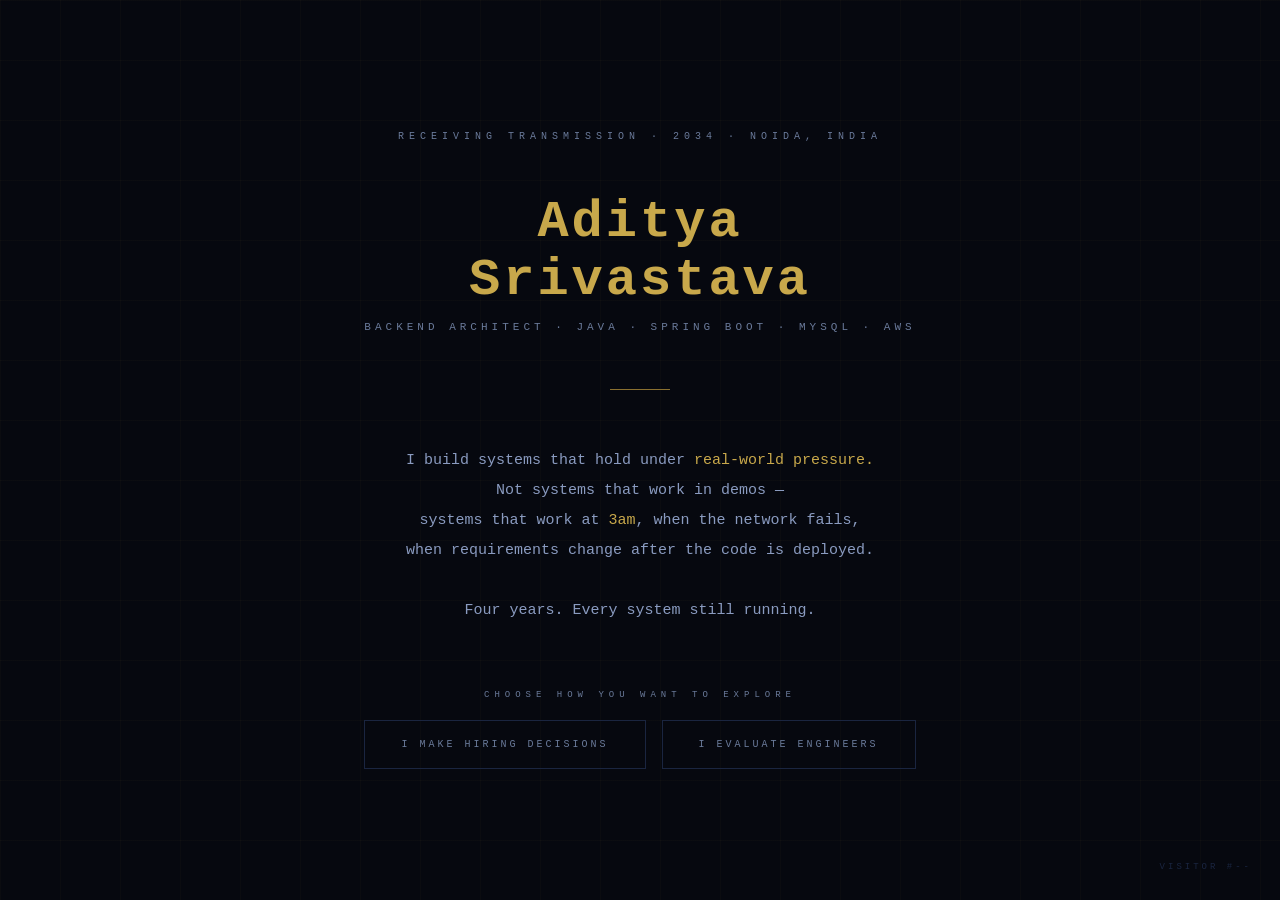
==== index.html @ e3fac10d "Gate screen — visitor logging wired to backend" ====
<!doctype html>
<html lang="en">
  <head>
    <meta charset="UTF-8" />
    <meta name="viewport" content="width=device-width, initial-scale=1.0" />
    <title>Aditya Srivastava — Backend Architect</title>
    <script src="config.js"></script>
    <style>
      *,
      *::before,
      *::after {
        margin: 0;
        padding: 0;
        box-sizing: border-box;
      }

      :root {
        --gold: #c8a84b;
        --gold-dim: #8a7030;
        --bg: #06080f;
        --text: #e8dcc8;
        --text-dim: #6a7a9a;
        --border: #1a2540;
      }

      body {
        background: var(--bg);
        color: var(--text);
        font-family: "Courier New", Courier, monospace;
        min-height: 100vh;
        display: flex;
        flex-direction: column;
        align-items: center;
        justify-content: center;
        overflow: hidden;
      }

      /* Subtle background grid */
      body::before {
        content: "";
        position: fixed;
        inset: 0;
        background-image:
          linear-gradient(rgba(200, 168, 75, 0.03) 1px, transparent 1px),
          linear-gradient(90deg, rgba(200, 168, 75, 0.03) 1px, transparent 1px);
        background-size: 60px 60px;
        pointer-events: none;
      }

      .container {
        text-align: center;
        max-width: 640px;
        padding: 0 32px;
        position: relative;
        z-index: 1;
      }

      /* Top tag */
      .tag {
        font-size: 10px;
        letter-spacing: 5px;
        color: var(--text-dim);
        margin-bottom: 52px;
        opacity: 0;
        animation: rise 1s ease forwards 0.3s;
      }

      /* Name */
      .name {
        font-size: clamp(30px, 6vw, 52px);
        font-weight: 700;
        color: var(--gold);
        letter-spacing: 3px;
        line-height: 1.1;
        margin-bottom: 12px;
        opacity: 0;
        animation: rise 1s ease forwards 0.7s;
      }

      /* Role */
      .role {
        font-size: 11px;
        letter-spacing: 4px;
        color: var(--text-dim);
        margin-bottom: 56px;
        opacity: 0;
        animation: rise 1s ease forwards 1s;
      }

      /* Transmission text */
      .transmission {
        font-size: 15px;
        line-height: 2;
        color: #8a9bc0;
        margin-bottom: 64px;
        opacity: 0;
        animation: rise 1s ease forwards 1.4s;
      }

      .transmission .highlight {
        color: var(--gold);
      }

      /* Gate */
      .gate-label {
        font-size: 9px;
        letter-spacing: 5px;
        color: var(--text-dim);
        margin-bottom: 20px;
        opacity: 0;
        animation: rise 1s ease forwards 2s;
      }

      .buttons {
        display: flex;
        gap: 16px;
        justify-content: center;
        flex-wrap: wrap;
        opacity: 0;
        animation: rise 1s ease forwards 2.2s;
      }

      .btn {
        background: transparent;
        border: 1px solid var(--border);
        color: var(--text-dim);
        font-family: "Courier New", monospace;
        font-size: 10px;
        letter-spacing: 3px;
        padding: 18px 36px;
        cursor: pointer;
        transition: all 0.3s ease;
        text-transform: uppercase;
        min-width: 220px;
        position: relative;
      }

      .btn::before {
        content: "";
        position: absolute;
        inset: 0;
        background: var(--gold);
        opacity: 0;
        transition: opacity 0.3s;
      }

      .btn:hover {
        border-color: var(--gold);
        color: var(--gold);
      }

      .btn-primary:hover {
        background: rgba(200, 168, 75, 0.05);
        box-shadow: 0 0 30px rgba(200, 168, 75, 0.1);
      }

      /* Visitor count */
      .visitor-badge {
        position: fixed;
        bottom: 28px;
        right: 28px;
        font-size: 9px;
        letter-spacing: 3px;
        color: var(--border);
        transition: color 0.5s;
      }

      .visitor-badge.loaded {
        color: var(--text-dim);
      }

      /* Divider line */
      .divider {
        width: 60px;
        height: 1px;
        background: var(--gold-dim);
        margin: 0 auto 56px;
        opacity: 0;
        animation: rise 1s ease forwards 1.2s;
      }

      @keyframes rise {
        from {
          opacity: 0;
          transform: translateY(16px);
        }
        to {
          opacity: 1;
          transform: translateY(0);
        }
      }

      /* Mobile */
      @media (max-width: 480px) {
        .buttons {
          flex-direction: column;
          align-items: center;
        }
        .btn {
          min-width: 280px;
        }
      }
    </style>
  </head>
  <body>
    <div class="container">
      <div class="tag">RECEIVING TRANSMISSION · 2034 · NOIDA, INDIA</div>

      <div class="name">Aditya Srivastava</div>
      <div class="role">
        BACKEND ARCHITECT · JAVA · SPRING BOOT · MYSQL · AWS
      </div>

      <div class="divider"></div>

      <div class="transmission">
        I build systems that hold under
        <span class="highlight">real-world pressure.</span><br />
        Not systems that work in demos —<br />
        systems that work at <span class="highlight">3am</span>, when the
        network fails,<br />
        when requirements change after the code is deployed.<br /><br />
        Four years. Every system still running.
      </div>

      <div class="gate-label">CHOOSE HOW YOU WANT TO EXPLORE</div>

      <div class="buttons">
        <button class="btn btn-primary" onclick="enter('recruiter')">
          I make hiring decisions
        </button>
        <button class="btn" onclick="enter('engineer')">
          I evaluate engineers
        </button>
      </div>
    </div>

    <div class="visitor-badge" id="visitorBadge">VISITOR #--</div>

    <script>
      const SESSION_ID = crypto.randomUUID();
      sessionStorage.setItem("sessionId", SESSION_ID);

      // Log visit to backend
      async function logVisit() {
        try {
          const res = await fetch(
            `${CONFIG.API_URL}/api/${CONFIG.VERSION}/visitor/ping`,
            {
              method: "POST",
              headers: { "Content-Type": "application/json" },
              body: JSON.stringify({
                sessionId: SESSION_ID,
                page: "gate",
                referrer: document.referrer || "direct",
              }),
            },
          );
          const json = await res.json();
          if (json.data && json.data.visitorNumber) {
            const badge = document.getElementById("visitorBadge");
            badge.textContent = `VISITOR #${json.data.visitorNumber}`;
            badge.classList.add("loaded");
          }
        } catch (e) {
          // Backend not available — portfolio still works perfectly
          console.log("Backend not reachable — running in offline mode");
        }
      }

      // Log visitor path choice then redirect
      function enter(path) {
        sessionStorage.setItem("visitorPath", path);

        // Log the choice to backend (fire and forget)
        fetch(`${CONFIG.API_URL}/api/${CONFIG.VERSION}/visitor/event`, {
          method: "POST",
          headers: { "Content-Type": "application/json" },
          body: JSON.stringify({
            sessionId: SESSION_ID,
            eventType: "path_chosen",
            eventData: path,
          }),
        }).catch(() => {});

        // Navigate to city
        window.location.href = `city.html?path=${path}`;
      }

      // Capture JS errors silently
      window.addEventListener("error", (e) => {
        fetch(`${CONFIG.API_URL}/api/${CONFIG.VERSION}/visitor/error`, {
          method: "POST",
          headers: { "Content-Type": "application/json" },
          body: JSON.stringify({
            sessionId: SESSION_ID,
            message: e.message,
            fileName: e.filename,
            lineNumber: e.lineno,
            browser: navigator.userAgent,
            page: "gate",
          }),
        }).catch(() => {});
      });

      // Update duration every 30 seconds
      setInterval(() => {
        const seconds = Math.round((Date.now() - pageLoadTime) / 1000);
        fetch(
          `${CONFIG.API_URL}/api/${CONFIG.VERSION}/visitor/session/${SESSION_ID}/duration`,
          {
            method: "PATCH",
            headers: { "Content-Type": "application/json" },
            body: JSON.stringify({ durationSeconds: seconds }),
          },
        ).catch(() => {});
      }, 30000);

      const pageLoadTime = Date.now();
      logVisit();
    </script>
  </body>
</html>
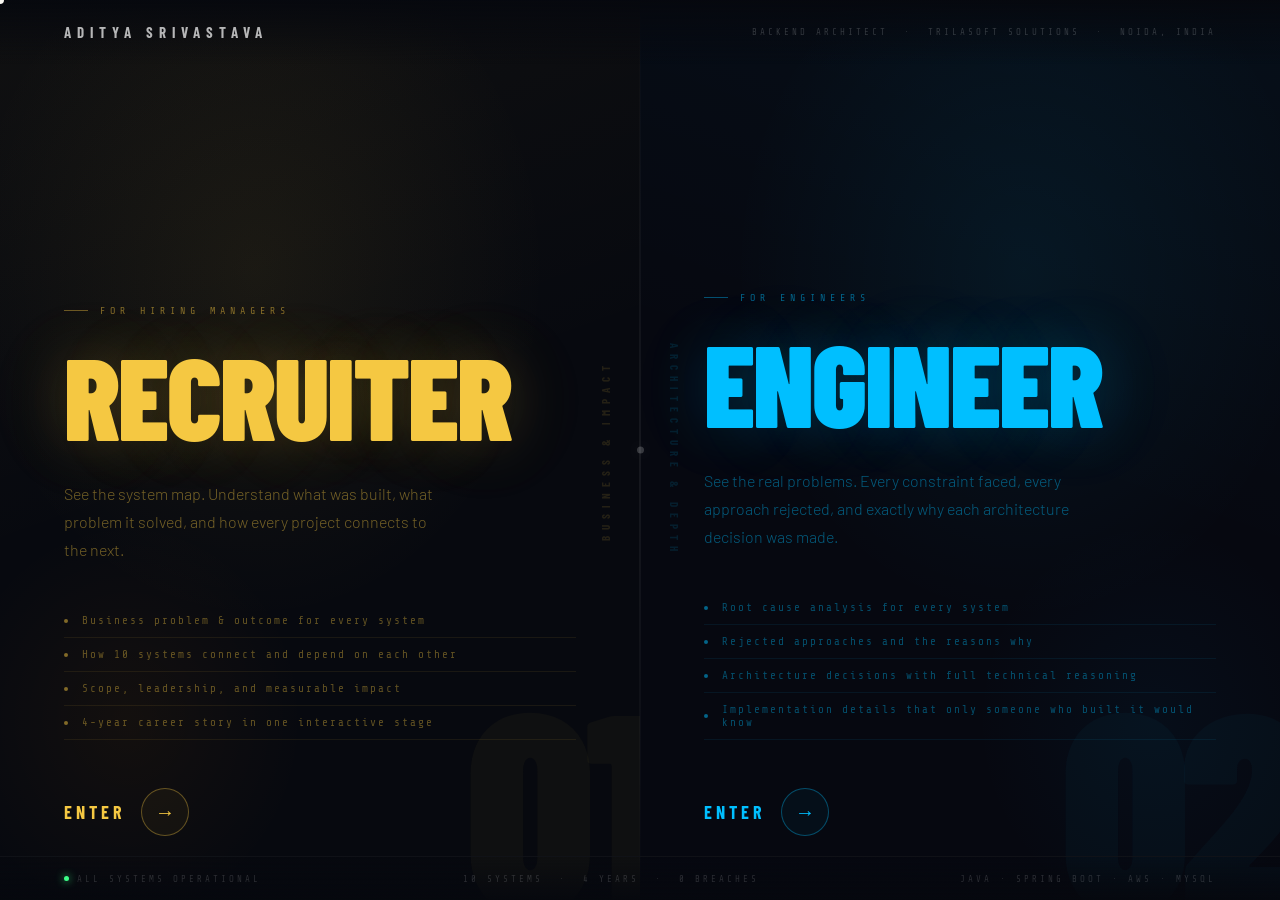
==== commit 4f87c43f: "make city more 3d" ====
--- a/index.html
+++ b/index.html
@@ -2,9 +2,12 @@
 <html lang="en">
   <head>
     <meta charset="UTF-8" />
-    <meta name="viewport" content="width=device-width, initial-scale=1.0" />
-    <title>Aditya Srivastava — Backend Architect</title>
-    <script src="config.js"></script>
+    <meta name="viewport" content="width=device-width,initial-scale=1.0" />
+    <title>Aditya Srivastava — Portfolio</title>
+    <link
+      href="https://fonts.googleapis.com/css2?family=Barlow+Condensed:wght@300;400;600;700;800;900&family=Barlow:wght@300;400;500&family=Share+Tech+Mono&display=swap"
+      rel="stylesheet"
+    />
     <style>
       *,
       *::before,
@@ -15,309 +18,679 @@
       }
 
       :root {
-        --gold: #c8a84b;
-        --gold-dim: #8a7030;
-        --bg: #06080f;
-        --text: #e8dcc8;
-        --text-dim: #6a7a9a;
-        --border: #1a2540;
-      }
-
+        --gold: #f5c842;
+        --amber: #ff8c00;
+        --arc: #00bfff;
+        --ice: #e0f7ff;
+        --void: #06080e;
+        --dim: #0c1018;
+        --ff: "Barlow Condensed", sans-serif;
+        --fb: "Barlow", sans-serif;
+        --fm: "Share Tech Mono", monospace;
+      }
+
+      html,
       body {
-        background: var(--bg);
-        color: var(--text);
-        font-family: "Courier New", Courier, monospace;
-        min-height: 100vh;
+        width: 100%;
+        height: 100%;
+        background: var(--void);
+        overflow: hidden;
+        font-family: var(--fb);
+      }
+
+      /* ── CURSOR ── */
+      *,
+      *::before,
+      *::after {
+        cursor: none !important;
+      }
+      #cur {
+        position: fixed;
+        z-index: 9999;
+        pointer-events: none;
+        width: 8px;
+        height: 8px;
+        background: #fff;
+        border-radius: 50%;
+        transform: translate(-50%, -50%);
+        transition:
+          width 0.2s,
+          height 0.2s,
+          background 0.2s,
+          opacity 0.2s;
+        mix-blend-mode: difference;
+      }
+      #cur.big {
+        width: 48px;
+        height: 48px;
+        opacity: 0.15;
+      }
+
+      /* ── LAYOUT: Two full panels side by side ── */
+      #stage {
+        width: 100%;
+        height: 100%;
+        display: grid;
+        grid-template-columns: 1fr 1fr;
+        position: relative;
+      }
+
+      /* ── CENTER DIVIDER ── */
+      #divider {
+        position: absolute;
+        left: 50%;
+        top: 0;
+        bottom: 0;
+        width: 1px;
+        background: linear-gradient(
+          180deg,
+          transparent 0%,
+          rgba(255, 255, 255, 0.06) 20%,
+          rgba(255, 255, 255, 0.12) 50%,
+          rgba(255, 255, 255, 0.06) 80%,
+          transparent 100%
+        );
+        z-index: 10;
+        transform: translateX(-50%);
+      }
+      #divider::before {
+        content: "";
+        position: absolute;
+        left: 50%;
+        top: 50%;
+        transform: translate(-50%, -50%);
+        width: 7px;
+        height: 7px;
+        background: rgba(255, 255, 255, 0.2);
+        border-radius: 50%;
+        box-shadow: 0 0 16px rgba(255, 255, 255, 0.15);
+      }
+
+      /* ── PANEL BASE ── */
+      .panel {
+        position: relative;
+        overflow: hidden;
         display: flex;
         flex-direction: column;
+        justify-content: flex-end;
+        padding: 0 0 64px 0;
+        transition: flex-grow 0.6s cubic-bezier(0.4, 0, 0.2, 1);
+      }
+      .panel:hover {
+        z-index: 5;
+      }
+
+      /* ── RECRUITER PANEL ── */
+      #rec-panel {
+        background: #07090f;
+      }
+
+      /* Dramatic background image layer */
+      #rec-panel::before {
+        content: "";
+        position: absolute;
+        inset: 0;
+        background:
+          radial-gradient(
+            ellipse 70% 60% at 40% 30%,
+            rgba(245, 200, 66, 0.07) 0%,
+            transparent 65%
+          ),
+          radial-gradient(
+            ellipse 50% 40% at 20% 80%,
+            rgba(255, 140, 0, 0.05) 0%,
+            transparent 55%
+          ),
+          linear-gradient(160deg, rgba(245, 200, 66, 0.04) 0%, transparent 50%);
+        z-index: 0;
+      }
+
+      /* Large number watermark */
+      #rec-panel::after {
+        content: "01";
+        position: absolute;
+        right: -20px;
+        bottom: -40px;
+        font-family: var(--ff);
+        font-size: 280px;
+        font-weight: 900;
+        line-height: 1;
+        color: rgba(245, 200, 66, 0.03);
+        letter-spacing: -10px;
+        z-index: 0;
+        user-select: none;
+      }
+
+      /* ── ENGINEER PANEL ── */
+      #eng-panel {
+        background: #060810;
+        border-left: none;
+      }
+
+      #eng-panel::before {
+        content: "";
+        position: absolute;
+        inset: 0;
+        background:
+          radial-gradient(
+            ellipse 70% 60% at 60% 30%,
+            rgba(0, 191, 255, 0.07) 0%,
+            transparent 65%
+          ),
+          radial-gradient(
+            ellipse 50% 40% at 80% 80%,
+            rgba(0, 120, 200, 0.05) 0%,
+            transparent 55%
+          ),
+          linear-gradient(200deg, rgba(0, 191, 255, 0.04) 0%, transparent 50%);
+        z-index: 0;
+      }
+
+      #eng-panel::after {
+        content: "02";
+        position: absolute;
+        right: -20px;
+        bottom: -40px;
+        font-family: var(--ff);
+        font-size: 280px;
+        font-weight: 900;
+        line-height: 1;
+        color: rgba(0, 191, 255, 0.03);
+        letter-spacing: -10px;
+        z-index: 0;
+        user-select: none;
+      }
+
+      /* ── HOVER OVERLAY ── */
+      .panel-overlay {
+        position: absolute;
+        inset: 0;
+        opacity: 0;
+        transition: opacity 0.5s ease;
+        z-index: 1;
+        pointer-events: none;
+      }
+      #rec-panel:hover .panel-overlay {
+        opacity: 1;
+        background: radial-gradient(
+          ellipse 80% 70% at 45% 60%,
+          rgba(245, 200, 66, 0.06) 0%,
+          transparent 70%
+        );
+      }
+      #eng-panel:hover .panel-overlay {
+        opacity: 1;
+        background: radial-gradient(
+          ellipse 80% 70% at 55% 60%,
+          rgba(0, 191, 255, 0.06) 0%,
+          transparent 70%
+        );
+      }
+
+      /* ── PANEL CONTENT ── */
+      .panel-content {
+        position: relative;
+        z-index: 2;
+        padding: 0 64px;
+      }
+
+      /* Category label */
+      .cat-label {
+        font-family: var(--fm);
+        font-size: 10px;
+        letter-spacing: 5px;
+        text-transform: uppercase;
+        margin-bottom: 28px;
+        display: flex;
+        align-items: center;
+        gap: 12px;
+      }
+      .cat-label::before {
+        content: "";
+        width: 24px;
+        height: 1px;
+      }
+      #rec-panel .cat-label {
+        color: rgba(245, 200, 66, 0.5);
+      }
+      #rec-panel .cat-label::before {
+        background: rgba(245, 200, 66, 0.4);
+      }
+      #eng-panel .cat-label {
+        color: rgba(0, 191, 255, 0.5);
+      }
+      #eng-panel .cat-label::before {
+        background: rgba(0, 191, 255, 0.4);
+      }
+
+      /* Big audience word */
+      .audience {
+        font-family: var(--ff);
+        font-size: clamp(68px, 9vw, 120px);
+        font-weight: 900;
+        line-height: 0.9;
+        letter-spacing: -2px;
+        margin-bottom: 32px;
+        display: block;
+      }
+      #rec-panel .audience {
+        color: var(--gold);
+        text-shadow:
+          0 0 60px rgba(245, 200, 66, 0.2),
+          0 0 120px rgba(245, 200, 66, 0.08);
+      }
+      #eng-panel .audience {
+        color: var(--arc);
+        text-shadow:
+          0 0 60px rgba(0, 191, 255, 0.2),
+          0 0 120px rgba(0, 191, 255, 0.08);
+      }
+
+      /* Description */
+      .desc {
+        font-family: var(--fb);
+        font-size: 16px;
+        font-weight: 300;
+        line-height: 1.75;
+        max-width: 380px;
+        margin-bottom: 40px;
+      }
+      #rec-panel .desc {
+        color: rgba(245, 200, 66, 0.45);
+      }
+      #eng-panel .desc {
+        color: rgba(0, 191, 255, 0.45);
+      }
+
+      /* Feature list */
+      .features {
+        list-style: none;
+        margin-bottom: 48px;
+      }
+      .features li {
+        font-family: var(--fm);
+        font-size: 11px;
+        letter-spacing: 2px;
+        padding: 10px 0;
+        border-bottom: 1px solid;
+        display: flex;
+        align-items: center;
+        gap: 14px;
+      }
+      .features li::before {
+        content: "";
+        width: 4px;
+        height: 4px;
+        border-radius: 50%;
+        flex-shrink: 0;
+      }
+      #rec-panel .features li {
+        color: rgba(245, 200, 66, 0.38);
+        border-color: rgba(245, 200, 66, 0.08);
+      }
+      #rec-panel .features li::before {
+        background: rgba(245, 200, 66, 0.5);
+      }
+      #eng-panel .features li {
+        color: rgba(0, 191, 255, 0.38);
+        border-color: rgba(0, 191, 255, 0.08);
+      }
+      #eng-panel .features li::before {
+        background: rgba(0, 191, 255, 0.5);
+      }
+
+      /* CTA Button */
+      .cta {
+        display: inline-flex;
+        align-items: center;
+        gap: 16px;
+        border: none;
+        background: none;
+        padding: 0;
+        transition: gap 0.3s ease;
+      }
+      .cta:hover {
+        gap: 24px;
+      }
+
+      .cta-text {
+        font-family: var(--ff);
+        font-size: 18px;
+        font-weight: 700;
+        letter-spacing: 4px;
+        text-transform: uppercase;
+      }
+      .cta-arrow {
+        width: 48px;
+        height: 48px;
+        border-radius: 50%;
+        border: 1px solid;
+        display: flex;
         align-items: center;
         justify-content: center;
-        overflow: hidden;
-      }
-
-      /* Subtle background grid */
-      body::before {
-        content: "";
+        font-size: 20px;
+        flex-shrink: 0;
+        transition:
+          transform 0.3s ease,
+          background 0.3s ease;
+      }
+      .cta:hover .cta-arrow {
+        transform: translateX(4px);
+      }
+
+      #rec-panel .cta-text {
+        color: var(--gold);
+      }
+      #rec-panel .cta-arrow {
+        border-color: rgba(245, 200, 66, 0.35);
+        color: var(--gold);
+        background: rgba(245, 200, 66, 0.04);
+      }
+      #rec-panel .cta:hover .cta-arrow {
+        background: rgba(245, 200, 66, 0.1);
+      }
+
+      #eng-panel .cta-text {
+        color: var(--arc);
+      }
+      #eng-panel .cta-arrow {
+        border-color: rgba(0, 191, 255, 0.35);
+        color: var(--arc);
+        background: rgba(0, 191, 255, 0.04);
+      }
+      #eng-panel .cta:hover .cta-arrow {
+        background: rgba(0, 191, 255, 0.1);
+      }
+
+      /* ── TOP HEADER ── */
+      #top-bar {
+        position: fixed;
+        top: 0;
+        left: 0;
+        right: 0;
+        z-index: 100;
+        height: 64px;
+        display: flex;
+        align-items: center;
+        justify-content: space-between;
+        padding: 0 64px;
+        background: linear-gradient(
+          180deg,
+          rgba(6, 8, 14, 0.95) 0%,
+          transparent 100%
+        );
+      }
+      .top-name {
+        font-family: var(--ff);
+        font-size: 15px;
+        font-weight: 700;
+        letter-spacing: 6px;
+        color: rgba(255, 255, 255, 0.7);
+      }
+      .top-meta {
+        font-family: var(--fm);
+        font-size: 9px;
+        letter-spacing: 3px;
+        color: rgba(255, 255, 255, 0.18);
+      }
+
+      /* ── BOTTOM STATUS BAR ── */
+      #bottom-bar {
+        position: fixed;
+        bottom: 0;
+        left: 0;
+        right: 0;
+        z-index: 100;
+        height: 44px;
+        display: flex;
+        align-items: center;
+        justify-content: space-between;
+        padding: 0 64px;
+        background: linear-gradient(
+          0deg,
+          rgba(6, 8, 14, 0.9) 0%,
+          transparent 100%
+        );
+        border-top: 1px solid rgba(255, 255, 255, 0.04);
+      }
+      .status-item {
+        font-family: var(--fm);
+        font-size: 9px;
+        letter-spacing: 3px;
+        color: rgba(255, 255, 255, 0.15);
+        display: flex;
+        align-items: center;
+        gap: 8px;
+      }
+      .status-dot {
+        width: 5px;
+        height: 5px;
+        border-radius: 50%;
+        background: #3dff88;
+        box-shadow: 0 0 8px #3dff88;
+        animation: blink 2.5s ease infinite;
+      }
+      @keyframes blink {
+        0%,
+        100% {
+          opacity: 1;
+        }
+        50% {
+          opacity: 0.3;
+        }
+      }
+
+      /* ── VERTICAL LABEL on side of panel ── */
+      .side-label {
+        position: absolute;
+        top: 50%;
+        font-family: var(--ff);
+        font-size: 11px;
+        font-weight: 700;
+        letter-spacing: 6px;
+        writing-mode: vertical-rl;
+        text-orientation: mixed;
+        transform: translateY(-50%);
+        z-index: 3;
+        pointer-events: none;
+        opacity: 0.12;
+      }
+      #rec-panel .side-label {
+        right: 28px;
+        color: var(--gold);
+        transform: translateY(-50%) rotate(180deg);
+      }
+      #eng-panel .side-label {
+        left: 28px;
+        color: var(--arc);
+      }
+
+      /* ── FLASH TRANSITION ── */
+      #flash {
         position: fixed;
         inset: 0;
-        background-image:
-          linear-gradient(rgba(200, 168, 75, 0.03) 1px, transparent 1px),
-          linear-gradient(90deg, rgba(200, 168, 75, 0.03) 1px, transparent 1px);
-        background-size: 60px 60px;
+        z-index: 9000;
+        background: var(--void);
+        opacity: 0;
         pointer-events: none;
-      }
-
-      .container {
-        text-align: center;
-        max-width: 640px;
-        padding: 0 32px;
-        position: relative;
-        z-index: 1;
-      }
-
-      /* Top tag */
-      .tag {
-        font-size: 10px;
-        letter-spacing: 5px;
-        color: var(--text-dim);
-        margin-bottom: 52px;
+        transition: opacity 0.45s ease;
+      }
+      #flash.out {
+        opacity: 1;
+        pointer-events: all;
+      }
+
+      /* ── INTRO ANIMATION ── */
+      .panel-content {
         opacity: 0;
-        animation: rise 1s ease forwards 0.3s;
-      }
-
-      /* Name */
-      .name {
-        font-size: clamp(30px, 6vw, 52px);
-        font-weight: 700;
-        color: var(--gold);
-        letter-spacing: 3px;
-        line-height: 1.1;
-        margin-bottom: 12px;
-        opacity: 0;
-        animation: rise 1s ease forwards 0.7s;
-      }
-
-      /* Role */
-      .role {
-        font-size: 11px;
-        letter-spacing: 4px;
-        color: var(--text-dim);
-        margin-bottom: 56px;
-        opacity: 0;
-        animation: rise 1s ease forwards 1s;
-      }
-
-      /* Transmission text */
-      .transmission {
-        font-size: 15px;
-        line-height: 2;
-        color: #8a9bc0;
-        margin-bottom: 64px;
-        opacity: 0;
-        animation: rise 1s ease forwards 1.4s;
-      }
-
-      .transmission .highlight {
-        color: var(--gold);
-      }
-
-      /* Gate */
-      .gate-label {
-        font-size: 9px;
-        letter-spacing: 5px;
-        color: var(--text-dim);
-        margin-bottom: 20px;
-        opacity: 0;
-        animation: rise 1s ease forwards 2s;
-      }
-
-      .buttons {
-        display: flex;
-        gap: 16px;
-        justify-content: center;
-        flex-wrap: wrap;
-        opacity: 0;
-        animation: rise 1s ease forwards 2.2s;
-      }
-
-      .btn {
-        background: transparent;
-        border: 1px solid var(--border);
-        color: var(--text-dim);
-        font-family: "Courier New", monospace;
-        font-size: 10px;
-        letter-spacing: 3px;
-        padding: 18px 36px;
-        cursor: pointer;
-        transition: all 0.3s ease;
-        text-transform: uppercase;
-        min-width: 220px;
-        position: relative;
-      }
-
-      .btn::before {
-        content: "";
-        position: absolute;
-        inset: 0;
-        background: var(--gold);
-        opacity: 0;
-        transition: opacity 0.3s;
-      }
-
-      .btn:hover {
-        border-color: var(--gold);
-        color: var(--gold);
-      }
-
-      .btn-primary:hover {
-        background: rgba(200, 168, 75, 0.05);
-        box-shadow: 0 0 30px rgba(200, 168, 75, 0.1);
-      }
-
-      /* Visitor count */
-      .visitor-badge {
-        position: fixed;
-        bottom: 28px;
-        right: 28px;
-        font-size: 9px;
-        letter-spacing: 3px;
-        color: var(--border);
-        transition: color 0.5s;
-      }
-
-      .visitor-badge.loaded {
-        color: var(--text-dim);
-      }
-
-      /* Divider line */
-      .divider {
-        width: 60px;
-        height: 1px;
-        background: var(--gold-dim);
-        margin: 0 auto 56px;
-        opacity: 0;
-        animation: rise 1s ease forwards 1.2s;
-      }
-
-      @keyframes rise {
-        from {
-          opacity: 0;
-          transform: translateY(16px);
+        transform: translateY(24px);
+        transition:
+          opacity 0.8s ease,
+          transform 0.8s ease;
+      }
+      .panel-content.show {
+        opacity: 1;
+        transform: translateY(0);
+      }
+
+      /* Responsive */
+      @media (max-width: 700px) {
+        #stage {
+          grid-template-columns: 1fr;
+          grid-template-rows: 1fr 1fr;
         }
-        to {
-          opacity: 1;
-          transform: translateY(0);
+        #divider {
+          left: 0;
+          right: 0;
+          top: 50%;
+          bottom: auto;
+          width: 100%;
+          height: 1px;
+          background: linear-gradient(
+            90deg,
+            transparent,
+            rgba(255, 255, 255, 0.08),
+            transparent
+          );
         }
-      }
-
-      /* Mobile */
-      @media (max-width: 480px) {
-        .buttons {
-          flex-direction: column;
-          align-items: center;
+        .panel-content {
+          padding: 0 28px;
         }
-        .btn {
-          min-width: 280px;
+        #top-bar,
+        #bottom-bar {
+          padding: 0 28px;
+        }
+        #rec-panel .side-label,
+        #eng-panel .side-label {
+          display: none;
         }
       }
     </style>
   </head>
   <body>
-    <div class="container">
-      <div class="tag">RECEIVING TRANSMISSION · 2034 · NOIDA, INDIA</div>
-
-      <div class="name">Aditya Srivastava</div>
-      <div class="role">
-        BACKEND ARCHITECT · JAVA · SPRING BOOT · MYSQL · AWS
+    <div id="cur"></div>
+    <div id="flash"></div>
+
+    <!-- Top bar -->
+    <header id="top-bar">
+      <div class="top-name">ADITYA SRIVASTAVA</div>
+      <div class="top-meta">
+        BACKEND ARCHITECT &nbsp;·&nbsp; TRILASOFT SOLUTIONS &nbsp;·&nbsp; NOIDA,
+        INDIA
       </div>
-
-      <div class="divider"></div>
-
-      <div class="transmission">
-        I build systems that hold under
-        <span class="highlight">real-world pressure.</span><br />
-        Not systems that work in demos —<br />
-        systems that work at <span class="highlight">3am</span>, when the
-        network fails,<br />
-        when requirements change after the code is deployed.<br /><br />
-        Four years. Every system still running.
+    </header>
+
+    <!-- Main stage -->
+    <div id="stage">
+      <!-- RECRUITER PANEL -->
+      <div class="panel" id="rec-panel" onclick="go('recruiter')">
+        <div class="panel-overlay"></div>
+        <div class="side-label">BUSINESS &amp; IMPACT</div>
+
+        <div class="panel-content" id="rec-content">
+          <div class="cat-label">FOR HIRING MANAGERS</div>
+
+          <span class="audience">RECRUITER</span>
+
+          <p class="desc">
+            See the system map. Understand what was built, what problem it
+            solved, and how every project connects to the next.
+          </p>
+
+          <ul class="features">
+            <li>Business problem &amp; outcome for every system</li>
+            <li>How 10 systems connect and depend on each other</li>
+            <li>Scope, leadership, and measurable impact</li>
+            <li>4-year career story in one interactive stage</li>
+          </ul>
+
+          <button class="cta">
+            <span class="cta-text">Enter</span>
+            <span class="cta-arrow">→</span>
+          </button>
+        </div>
       </div>
 
-      <div class="gate-label">CHOOSE HOW YOU WANT TO EXPLORE</div>
-
-      <div class="buttons">
-        <button class="btn btn-primary" onclick="enter('recruiter')">
-          I make hiring decisions
-        </button>
-        <button class="btn" onclick="enter('engineer')">
-          I evaluate engineers
-        </button>
+      <!-- CENTER DIVIDER -->
+      <div id="divider"></div>
+
+      <!-- ENGINEER PANEL -->
+      <div class="panel" id="eng-panel" onclick="go('engineer')">
+        <div class="panel-overlay"></div>
+        <div class="side-label">ARCHITECTURE &amp; DEPTH</div>
+
+        <div class="panel-content" id="eng-content">
+          <div class="cat-label">FOR ENGINEERS</div>
+
+          <span class="audience">ENGINEER</span>
+
+          <p class="desc">
+            See the real problems. Every constraint faced, every approach
+            rejected, and exactly why each architecture decision was made.
+          </p>
+
+          <ul class="features">
+            <li>Root cause analysis for every system</li>
+            <li>Rejected approaches and the reasons why</li>
+            <li>Architecture decisions with full technical reasoning</li>
+            <li>
+              Implementation details that only someone who built it would know
+            </li>
+          </ul>
+
+          <button class="cta">
+            <span class="cta-text">Enter</span>
+            <span class="cta-arrow">→</span>
+          </button>
+        </div>
       </div>
     </div>
 
-    <div class="visitor-badge" id="visitorBadge">VISITOR #--</div>
+    <!-- Bottom bar -->
+    <footer id="bottom-bar">
+      <div class="status-item">
+        <span class="status-dot"></span>
+        ALL SYSTEMS OPERATIONAL
+      </div>
+      <div class="status-item">
+        10 SYSTEMS &nbsp;·&nbsp; 4 YEARS &nbsp;·&nbsp; 0 BREACHES
+      </div>
+      <div class="status-item">JAVA · SPRING BOOT · AWS · MYSQL</div>
+    </footer>
 
     <script>
-      const SESSION_ID = crypto.randomUUID();
-      sessionStorage.setItem("sessionId", SESSION_ID);
-
-      // Log visit to backend
-      async function logVisit() {
-        try {
-          const res = await fetch(
-            `${CONFIG.API_URL}/api/${CONFIG.VERSION}/visitor/ping`,
-            {
-              method: "POST",
-              headers: { "Content-Type": "application/json" },
-              body: JSON.stringify({
-                sessionId: SESSION_ID,
-                page: "gate",
-                referrer: document.referrer || "direct",
-              }),
-            },
-          );
-          const json = await res.json();
-          if (json.data && json.data.visitorNumber) {
-            const badge = document.getElementById("visitorBadge");
-            badge.textContent = `VISITOR #${json.data.visitorNumber}`;
-            badge.classList.add("loaded");
-          }
-        } catch (e) {
-          // Backend not available — portfolio still works perfectly
-          console.log("Backend not reachable — running in offline mode");
-        }
-      }
-
-      // Log visitor path choice then redirect
-      function enter(path) {
-        sessionStorage.setItem("visitorPath", path);
-
-        // Log the choice to backend (fire and forget)
-        fetch(`${CONFIG.API_URL}/api/${CONFIG.VERSION}/visitor/event`, {
-          method: "POST",
-          headers: { "Content-Type": "application/json" },
-          body: JSON.stringify({
-            sessionId: SESSION_ID,
-            eventType: "path_chosen",
-            eventData: path,
-          }),
-        }).catch(() => {});
-
-        // Navigate to city
-        window.location.href = `city.html?path=${path}`;
-      }
-
-      // Capture JS errors silently
-      window.addEventListener("error", (e) => {
-        fetch(`${CONFIG.API_URL}/api/${CONFIG.VERSION}/visitor/error`, {
-          method: "POST",
-          headers: { "Content-Type": "application/json" },
-          body: JSON.stringify({
-            sessionId: SESSION_ID,
-            message: e.message,
-            fileName: e.filename,
-            lineNumber: e.lineno,
-            browser: navigator.userAgent,
-            page: "gate",
-          }),
-        }).catch(() => {});
+      // Cursor
+      const cur = document.getElementById("cur");
+      window.addEventListener("mousemove", (e) => {
+        cur.style.left = e.clientX + "px";
+        cur.style.top = e.clientY + "px";
       });
-
-      // Update duration every 30 seconds
-      setInterval(() => {
-        const seconds = Math.round((Date.now() - pageLoadTime) / 1000);
-        fetch(
-          `${CONFIG.API_URL}/api/${CONFIG.VERSION}/visitor/session/${SESSION_ID}/duration`,
-          {
-            method: "PATCH",
-            headers: { "Content-Type": "application/json" },
-            body: JSON.stringify({ durationSeconds: seconds }),
-          },
-        ).catch(() => {});
-      }, 30000);
-
-      const pageLoadTime = Date.now();
-      logVisit();
+      document.querySelectorAll(".panel").forEach((p) => {
+        p.addEventListener("mouseenter", () => cur.classList.add("big"));
+        p.addEventListener("mouseleave", () => cur.classList.remove("big"));
+      });
+
+      // Animate panels in
+      window.addEventListener("load", () => {
+        setTimeout(
+          () => document.getElementById("rec-content").classList.add("show"),
+          200,
+        );
+        setTimeout(
+          () => document.getElementById("eng-content").classList.add("show"),
+          400,
+        );
+      });
+
+      // Navigation with flash transition
+      function go(path) {
+        sessionStorage.setItem("vp", path);
+        const flash = document.getElementById("flash");
+        flash.classList.add("out");
+        setTimeout(() => {
+          window.location.href = path + ".html";
+        }, 460);
+      }
     </script>
   </body>
 </html>
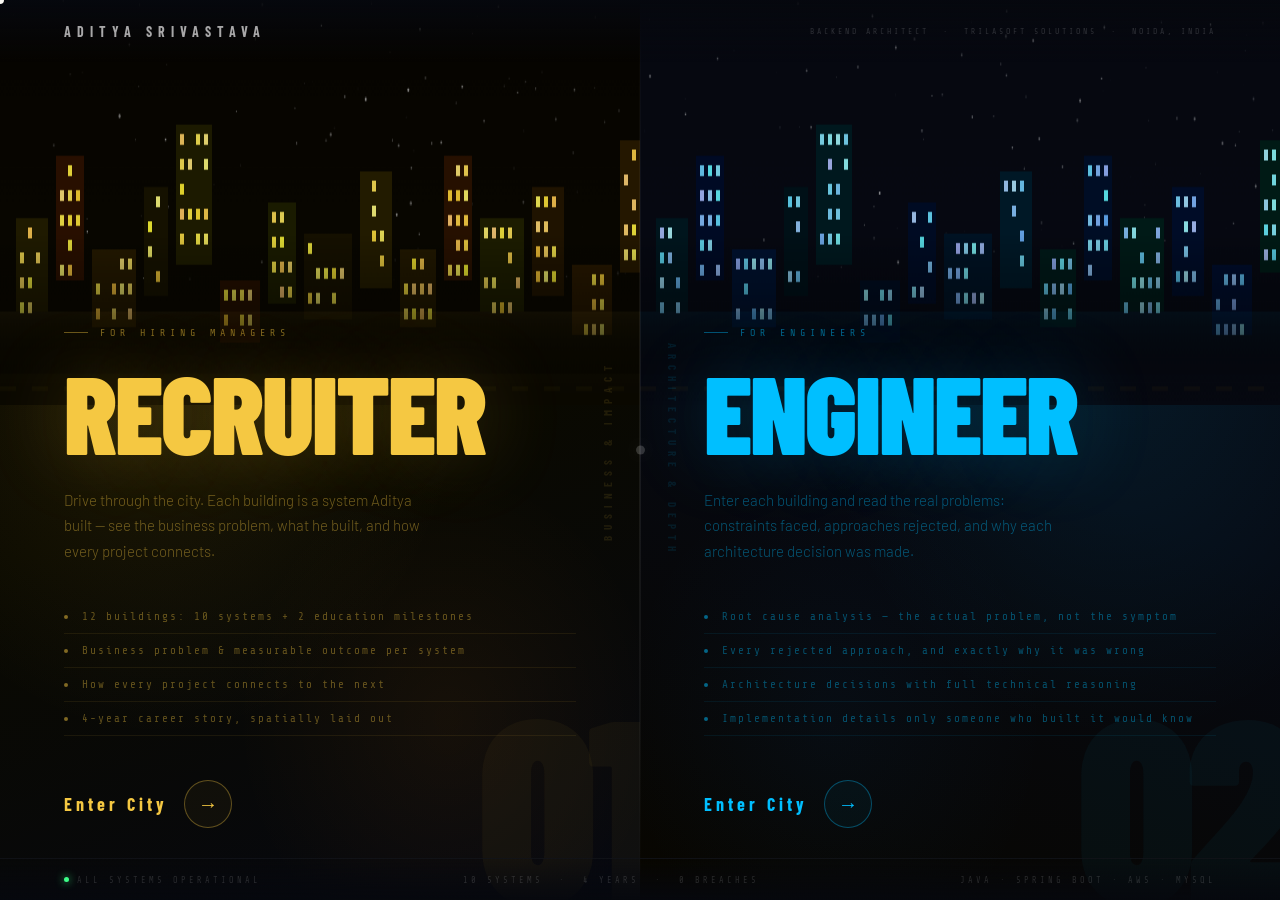
==== commit 75d5ad11: "change the visuals" ====
--- a/index.html
+++ b/index.html
@@ -3,9 +3,9 @@
   <head>
     <meta charset="UTF-8" />
     <meta name="viewport" content="width=device-width,initial-scale=1.0" />
-    <title>Aditya Srivastava — Portfolio</title>
+    <title>Aditya Srivastava — City Portfolio</title>
     <link
-      href="https://fonts.googleapis.com/css2?family=Barlow+Condensed:wght@300;400;600;700;800;900&family=Barlow:wght@300;400;500&family=Share+Tech+Mono&display=swap"
+      href="https://fonts.googleapis.com/css2?family=Barlow+Condensed:wght@400;600;700;800;900&family=Barlow:wght@300;400;500&family=Share+Tech+Mono&display=swap"
       rel="stylesheet"
     />
     <style>
@@ -16,34 +16,26 @@
         padding: 0;
         box-sizing: border-box;
       }
-
       :root {
         --gold: #f5c842;
-        --amber: #ff8c00;
         --arc: #00bfff;
-        --ice: #e0f7ff;
         --void: #06080e;
-        --dim: #0c1018;
         --ff: "Barlow Condensed", sans-serif;
         --fb: "Barlow", sans-serif;
         --fm: "Share Tech Mono", monospace;
       }
-
       html,
       body {
         width: 100%;
         height: 100%;
         background: var(--void);
         overflow: hidden;
-        font-family: var(--fb);
-      }
-
-      /* ── CURSOR ── */
-      *,
-      *::before,
-      *::after {
+        font-family: var(--ff);
+      }
+      * {
         cursor: none !important;
       }
+
       #cur {
         position: fixed;
         z-index: 9999;
@@ -53,20 +45,18 @@
         background: #fff;
         border-radius: 50%;
         transform: translate(-50%, -50%);
+        mix-blend-mode: difference;
         transition:
-          width 0.2s,
-          height 0.2s,
-          background 0.2s,
-          opacity 0.2s;
-        mix-blend-mode: difference;
+          width 0.15s,
+          height 0.15s;
       }
       #cur.big {
-        width: 48px;
-        height: 48px;
-        opacity: 0.15;
-      }
-
-      /* ── LAYOUT: Two full panels side by side ── */
+        width: 42px;
+        height: 42px;
+        opacity: 0.1;
+      }
+
+      /* ── LAYOUT ── */
       #stage {
         width: 100%;
         height: 100%;
@@ -75,172 +65,220 @@
         position: relative;
       }
 
-      /* ── CENTER DIVIDER ── */
-      #divider {
+      /* Center divider */
+      #div-line {
         position: absolute;
         left: 50%;
         top: 0;
         bottom: 0;
         width: 1px;
+        transform: translateX(-50%);
+        z-index: 10;
         background: linear-gradient(
           180deg,
           transparent 0%,
-          rgba(255, 255, 255, 0.06) 20%,
-          rgba(255, 255, 255, 0.12) 50%,
-          rgba(255, 255, 255, 0.06) 80%,
+          rgba(255, 255, 255, 0.08) 20%,
+          rgba(255, 255, 255, 0.15) 50%,
+          rgba(255, 255, 255, 0.08) 80%,
           transparent 100%
         );
-        z-index: 10;
-        transform: translateX(-50%);
-      }
-      #divider::before {
+      }
+      #div-line::before {
         content: "";
         position: absolute;
         left: 50%;
         top: 50%;
         transform: translate(-50%, -50%);
-        width: 7px;
-        height: 7px;
-        background: rgba(255, 255, 255, 0.2);
+        width: 9px;
+        height: 9px;
+        background: rgba(255, 255, 255, 0.18);
         border-radius: 50%;
-        box-shadow: 0 0 16px rgba(255, 255, 255, 0.15);
-      }
-
-      /* ── PANEL BASE ── */
+        box-shadow: 0 0 20px rgba(255, 255, 255, 0.15);
+      }
+
+      /* ── PANELS ── */
       .panel {
         position: relative;
         overflow: hidden;
         display: flex;
         flex-direction: column;
         justify-content: flex-end;
-        padding: 0 0 64px 0;
-        transition: flex-grow 0.6s cubic-bezier(0.4, 0, 0.2, 1);
-      }
-      .panel:hover {
-        z-index: 5;
-      }
-
-      /* ── RECRUITER PANEL ── */
-      #rec-panel {
-        background: #07090f;
-      }
-
-      /* Dramatic background image layer */
-      #rec-panel::before {
+        padding: 0 0 72px 0;
+      }
+
+      /* Panels hover scale content */
+      .panel:hover .panel-content {
+        transform: translateY(-6px);
+      }
+      .panel-content {
+        transition: transform 0.5s cubic-bezier(0.4, 0, 0.2, 1);
+      }
+
+      /* ── BACKGROUND AMBIENCE ── */
+      /* Recruiter: warm gold city glow */
+      #rec {
+        background: linear-gradient(
+          160deg,
+          #080600 0%,
+          #0a0900 50%,
+          #060810 100%
+        );
+      }
+      #rec::before {
         content: "";
         position: absolute;
         inset: 0;
         background:
           radial-gradient(
-            ellipse 70% 60% at 40% 30%,
-            rgba(245, 200, 66, 0.07) 0%,
-            transparent 65%
+            ellipse 80% 70% at 25% 40%,
+            rgba(245, 200, 66, 0.09) 0%,
+            transparent 60%
           ),
           radial-gradient(
-            ellipse 50% 40% at 20% 80%,
-            rgba(255, 140, 0, 0.05) 0%,
+            ellipse 60% 50% at 70% 80%,
+            rgba(255, 140, 0, 0.06) 0%,
             transparent 55%
+          );
+        z-index: 0;
+      }
+      /* Engineer: cold blue tech glow */
+      #eng {
+        background: linear-gradient(
+          200deg,
+          #060810 0%,
+          #060912 50%,
+          #080600 100%
+        );
+      }
+      #eng::before {
+        content: "";
+        position: absolute;
+        inset: 0;
+        background:
+          radial-gradient(
+            ellipse 80% 70% at 75% 40%,
+            rgba(0, 191, 255, 0.09) 0%,
+            transparent 60%
           ),
-          linear-gradient(160deg, rgba(245, 200, 66, 0.04) 0%, transparent 50%);
+          radial-gradient(
+            ellipse 60% 50% at 30% 80%,
+            rgba(0, 100, 200, 0.06) 0%,
+            transparent 55%
+          );
         z-index: 0;
       }
 
-      /* Large number watermark */
-      #rec-panel::after {
-        content: "01";
-        position: absolute;
-        right: -20px;
-        bottom: -40px;
+      /* Hover overlay */
+      .panel-overlay {
+        position: absolute;
+        inset: 0;
+        opacity: 0;
+        transition: opacity 0.5s;
+        z-index: 1;
+        pointer-events: none;
+      }
+      #rec:hover .panel-overlay {
+        opacity: 1;
+        background: radial-gradient(
+          ellipse 90% 80% at 40% 70%,
+          rgba(245, 200, 66, 0.07) 0%,
+          transparent 70%
+        );
+      }
+      #eng:hover .panel-overlay {
+        opacity: 1;
+        background: radial-gradient(
+          ellipse 90% 80% at 60% 70%,
+          rgba(0, 191, 255, 0.07) 0%,
+          transparent 70%
+        );
+      }
+
+      /* Big BG watermark number */
+      .bg-num {
+        position: absolute;
+        right: -16px;
+        bottom: -30px;
         font-family: var(--ff);
-        font-size: 280px;
+        font-size: 260px;
         font-weight: 900;
         line-height: 1;
-        color: rgba(245, 200, 66, 0.03);
         letter-spacing: -10px;
         z-index: 0;
         user-select: none;
-      }
-
-      /* ── ENGINEER PANEL ── */
-      #eng-panel {
-        background: #060810;
-        border-left: none;
-      }
-
-      #eng-panel::before {
+        pointer-events: none;
+      }
+      #rec .bg-num {
+        color: rgba(245, 200, 66, 0.04);
+      }
+      #eng .bg-num {
+        color: rgba(0, 191, 255, 0.04);
+      }
+
+      /* Mini city illustration (CSS) */
+      .city-sketch {
+        position: absolute;
+        top: 0;
+        left: 0;
+        right: 0;
+        height: 45%;
+        z-index: 1;
+        overflow: hidden;
+        pointer-events: none;
+      }
+      .city-sketch::after {
         content: "";
         position: absolute;
-        inset: 0;
-        background:
-          radial-gradient(
-            ellipse 70% 60% at 60% 30%,
-            rgba(0, 191, 255, 0.07) 0%,
-            transparent 65%
-          ),
-          radial-gradient(
-            ellipse 50% 40% at 80% 80%,
-            rgba(0, 120, 200, 0.05) 0%,
-            transparent 55%
-          ),
-          linear-gradient(200deg, rgba(0, 191, 255, 0.04) 0%, transparent 50%);
-        z-index: 0;
-      }
-
-      #eng-panel::after {
-        content: "02";
-        position: absolute;
-        right: -20px;
-        bottom: -40px;
-        font-family: var(--ff);
-        font-size: 280px;
-        font-weight: 900;
-        line-height: 1;
-        color: rgba(0, 191, 255, 0.03);
-        letter-spacing: -10px;
-        z-index: 0;
-        user-select: none;
-      }
-
-      /* ── HOVER OVERLAY ── */
-      .panel-overlay {
-        position: absolute;
-        inset: 0;
-        opacity: 0;
-        transition: opacity 0.5s ease;
-        z-index: 1;
-        pointer-events: none;
-      }
-      #rec-panel:hover .panel-overlay {
-        opacity: 1;
-        background: radial-gradient(
-          ellipse 80% 70% at 45% 60%,
-          rgba(245, 200, 66, 0.06) 0%,
-          transparent 70%
-        );
-      }
-      #eng-panel:hover .panel-overlay {
-        opacity: 1;
-        background: radial-gradient(
-          ellipse 80% 70% at 55% 60%,
-          rgba(0, 191, 255, 0.06) 0%,
-          transparent 70%
-        );
-      }
-
-      /* ── PANEL CONTENT ── */
+        bottom: 0;
+        left: 0;
+        right: 0;
+        height: 60%;
+        background: linear-gradient(to bottom, transparent, var(--panel-bg));
+      }
+
+      /* Buildings silhouette */
+      .skyline {
+        position: absolute;
+        bottom: 0;
+        left: 0;
+        right: 0;
+        display: flex;
+        align-items: flex-end;
+        gap: 3px;
+        padding: 0 20px;
+      }
+      .bld {
+        flex-shrink: 0;
+        border-radius: 1px 1px 0 0;
+      }
+      .bld-win {
+        width: 100%;
+        height: 100%;
+        display: flex;
+        flex-wrap: wrap;
+        align-content: flex-start;
+        padding: 3px;
+        gap: 2px;
+      }
+      .win {
+        width: 4px;
+        height: 5px;
+        border-radius: 1px;
+        opacity: 0.7;
+      }
+
+      /* ── CONTENT ── */
       .panel-content {
         position: relative;
         z-index: 2;
         padding: 0 64px;
       }
 
-      /* Category label */
       .cat-label {
         font-family: var(--fm);
         font-size: 10px;
         letter-spacing: 5px;
-        text-transform: uppercase;
-        margin-bottom: 28px;
+        margin-bottom: 26px;
         display: flex;
         align-items: center;
         gap: 12px;
@@ -250,64 +288,57 @@
         width: 24px;
         height: 1px;
       }
-      #rec-panel .cat-label {
+      #rec .cat-label {
         color: rgba(245, 200, 66, 0.5);
       }
-      #rec-panel .cat-label::before {
+      #rec .cat-label::before {
         background: rgba(245, 200, 66, 0.4);
       }
-      #eng-panel .cat-label {
+      #eng .cat-label {
         color: rgba(0, 191, 255, 0.5);
       }
-      #eng-panel .cat-label::before {
+      #eng .cat-label::before {
         background: rgba(0, 191, 255, 0.4);
       }
 
-      /* Big audience word */
       .audience {
         font-family: var(--ff);
-        font-size: clamp(68px, 9vw, 120px);
+        font-size: clamp(62px, 8.5vw, 115px);
         font-weight: 900;
-        line-height: 0.9;
+        line-height: 0.88;
         letter-spacing: -2px;
-        margin-bottom: 32px;
+        margin-bottom: 28px;
         display: block;
       }
-      #rec-panel .audience {
+      #rec .audience {
         color: var(--gold);
-        text-shadow:
-          0 0 60px rgba(245, 200, 66, 0.2),
-          0 0 120px rgba(245, 200, 66, 0.08);
-      }
-      #eng-panel .audience {
+        text-shadow: 0 0 80px rgba(245, 200, 66, 0.22);
+      }
+      #eng .audience {
         color: var(--arc);
-        text-shadow:
-          0 0 60px rgba(0, 191, 255, 0.2),
-          0 0 120px rgba(0, 191, 255, 0.08);
-      }
-
-      /* Description */
-      .desc {
+        text-shadow: 0 0 80px rgba(0, 191, 255, 0.22);
+      }
+
+      .tagline {
         font-family: var(--fb);
-        font-size: 16px;
+        font-size: 15px;
         font-weight: 300;
-        line-height: 1.75;
-        max-width: 380px;
-        margin-bottom: 40px;
-      }
-      #rec-panel .desc {
-        color: rgba(245, 200, 66, 0.45);
-      }
-      #eng-panel .desc {
-        color: rgba(0, 191, 255, 0.45);
-      }
-
-      /* Feature list */
-      .features {
+        line-height: 1.7;
+        max-width: 360px;
+        margin-bottom: 36px;
+      }
+      #rec .tagline {
+        color: rgba(245, 200, 66, 0.42);
+      }
+      #eng .tagline {
+        color: rgba(0, 191, 255, 0.42);
+      }
+
+      .feats {
         list-style: none;
-        margin-bottom: 48px;
-      }
-      .features li {
+        margin-bottom: 44px;
+      }
+      .feats li {
         font-family: var(--fm);
         font-size: 11px;
         letter-spacing: 2px;
@@ -317,50 +348,47 @@
         align-items: center;
         gap: 14px;
       }
-      .features li::before {
+      .feats li::before {
         content: "";
         width: 4px;
         height: 4px;
         border-radius: 50%;
         flex-shrink: 0;
       }
-      #rec-panel .features li {
+      #rec .feats li {
         color: rgba(245, 200, 66, 0.38);
         border-color: rgba(245, 200, 66, 0.08);
       }
-      #rec-panel .features li::before {
+      #rec .feats li::before {
         background: rgba(245, 200, 66, 0.5);
       }
-      #eng-panel .features li {
+      #eng .feats li {
         color: rgba(0, 191, 255, 0.38);
         border-color: rgba(0, 191, 255, 0.08);
       }
-      #eng-panel .features li::before {
+      #eng .feats li::before {
         background: rgba(0, 191, 255, 0.5);
       }
 
-      /* CTA Button */
       .cta {
         display: inline-flex;
         align-items: center;
         gap: 16px;
+        background: none;
         border: none;
-        background: none;
         padding: 0;
-        transition: gap 0.3s ease;
+        transition: gap 0.3s;
       }
       .cta:hover {
         gap: 24px;
       }
-
-      .cta-text {
+      .cta-label {
         font-family: var(--ff);
         font-size: 18px;
         font-weight: 700;
         letter-spacing: 4px;
-        text-transform: uppercase;
-      }
-      .cta-arrow {
+      }
+      .cta-circle {
         width: 48px;
         height: 48px;
         border-radius: 50%;
@@ -371,45 +399,67 @@
         font-size: 20px;
         flex-shrink: 0;
         transition:
-          transform 0.3s ease,
-          background 0.3s ease;
-      }
-      .cta:hover .cta-arrow {
+          transform 0.3s,
+          background 0.3s;
+      }
+      .cta:hover .cta-circle {
         transform: translateX(4px);
       }
-
-      #rec-panel .cta-text {
+      #rec .cta-label {
         color: var(--gold);
       }
-      #rec-panel .cta-arrow {
+      #rec .cta-circle {
         border-color: rgba(245, 200, 66, 0.35);
         color: var(--gold);
         background: rgba(245, 200, 66, 0.04);
       }
-      #rec-panel .cta:hover .cta-arrow {
+      #rec .cta:hover .cta-circle {
         background: rgba(245, 200, 66, 0.1);
       }
-
-      #eng-panel .cta-text {
+      #eng .cta-label {
         color: var(--arc);
       }
-      #eng-panel .cta-arrow {
+      #eng .cta-circle {
         border-color: rgba(0, 191, 255, 0.35);
         color: var(--arc);
         background: rgba(0, 191, 255, 0.04);
       }
-      #eng-panel .cta:hover .cta-arrow {
+      #eng .cta:hover .cta-circle {
         background: rgba(0, 191, 255, 0.1);
       }
 
-      /* ── TOP HEADER ── */
+      /* ── SIDE LABELS ── */
+      .side-tag {
+        position: absolute;
+        top: 50%;
+        font-family: var(--ff);
+        font-size: 11px;
+        font-weight: 700;
+        letter-spacing: 6px;
+        writing-mode: vertical-rl;
+        transform: translateY(-50%);
+        z-index: 3;
+        opacity: 0.1;
+        pointer-events: none;
+      }
+      #rec .side-tag {
+        right: 26px;
+        color: var(--gold);
+        transform: translateY(-50%) rotate(180deg);
+      }
+      #eng .side-tag {
+        left: 26px;
+        color: var(--arc);
+      }
+
+      /* ── TOP BAR ── */
       #top-bar {
         position: fixed;
         top: 0;
         left: 0;
         right: 0;
         z-index: 100;
-        height: 64px;
+        height: 62px;
         display: flex;
         align-items: center;
         justify-content: space-between;
@@ -422,26 +472,26 @@
       }
       .top-name {
         font-family: var(--ff);
-        font-size: 15px;
+        font-size: 14px;
         font-weight: 700;
         letter-spacing: 6px;
-        color: rgba(255, 255, 255, 0.7);
+        color: rgba(255, 255, 255, 0.65);
       }
       .top-meta {
         font-family: var(--fm);
-        font-size: 9px;
+        font-size: 8px;
         letter-spacing: 3px;
-        color: rgba(255, 255, 255, 0.18);
-      }
-
-      /* ── BOTTOM STATUS BAR ── */
-      #bottom-bar {
+        color: rgba(255, 255, 255, 0.17);
+      }
+
+      /* ── BOTTOM BAR ── */
+      #bot-bar {
         position: fixed;
         bottom: 0;
         left: 0;
         right: 0;
         z-index: 100;
-        height: 44px;
+        height: 42px;
         display: flex;
         align-items: center;
         justify-content: space-between;
@@ -453,16 +503,16 @@
         );
         border-top: 1px solid rgba(255, 255, 255, 0.04);
       }
-      .status-item {
+      .bot-item {
         font-family: var(--fm);
-        font-size: 9px;
+        font-size: 8.5px;
         letter-spacing: 3px;
-        color: rgba(255, 255, 255, 0.15);
+        color: rgba(255, 255, 255, 0.14);
         display: flex;
         align-items: center;
         gap: 8px;
       }
-      .status-dot {
+      .bot-dot {
         width: 5px;
         height: 5px;
         border-radius: 50%;
@@ -480,32 +530,7 @@
         }
       }
 
-      /* ── VERTICAL LABEL on side of panel ── */
-      .side-label {
-        position: absolute;
-        top: 50%;
-        font-family: var(--ff);
-        font-size: 11px;
-        font-weight: 700;
-        letter-spacing: 6px;
-        writing-mode: vertical-rl;
-        text-orientation: mixed;
-        transform: translateY(-50%);
-        z-index: 3;
-        pointer-events: none;
-        opacity: 0.12;
-      }
-      #rec-panel .side-label {
-        right: 28px;
-        color: var(--gold);
-        transform: translateY(-50%) rotate(180deg);
-      }
-      #eng-panel .side-label {
-        left: 28px;
-        color: var(--arc);
-      }
-
-      /* ── FLASH TRANSITION ── */
+      /* ── FLASH ── */
       #flash {
         position: fixed;
         inset: 0;
@@ -513,17 +538,17 @@
         background: var(--void);
         opacity: 0;
         pointer-events: none;
-        transition: opacity 0.45s ease;
+        transition: opacity 0.42s ease;
       }
       #flash.out {
         opacity: 1;
         pointer-events: all;
       }
 
-      /* ── INTRO ANIMATION ── */
+      /* ── ANIM ── */
       .panel-content {
         opacity: 0;
-        transform: translateY(24px);
+        transform: translateY(28px);
         transition:
           opacity 0.8s ease,
           transform 0.8s ease;
@@ -531,39 +556,6 @@
       .panel-content.show {
         opacity: 1;
         transform: translateY(0);
-      }
-
-      /* Responsive */
-      @media (max-width: 700px) {
-        #stage {
-          grid-template-columns: 1fr;
-          grid-template-rows: 1fr 1fr;
-        }
-        #divider {
-          left: 0;
-          right: 0;
-          top: 50%;
-          bottom: auto;
-          width: 100%;
-          height: 1px;
-          background: linear-gradient(
-            90deg,
-            transparent,
-            rgba(255, 255, 255, 0.08),
-            transparent
-          );
-        }
-        .panel-content {
-          padding: 0 28px;
-        }
-        #top-bar,
-        #bottom-bar {
-          padding: 0 28px;
-        }
-        #rec-panel .side-label,
-        #eng-panel .side-label {
-          display: none;
-        }
       }
     </style>
   </head>
@@ -571,7 +563,6 @@
     <div id="cur"></div>
     <div id="flash"></div>
 
-    <!-- Top bar -->
     <header id="top-bar">
       <div class="top-name">ADITYA SRIVASTAVA</div>
       <div class="top-meta">
@@ -580,82 +571,76 @@
       </div>
     </header>
 
-    <!-- Main stage -->
     <div id="stage">
       <!-- RECRUITER PANEL -->
-      <div class="panel" id="rec-panel" onclick="go('recruiter')">
+      <div class="panel" id="rec" onclick="go('recruiter')">
         <div class="panel-overlay"></div>
-        <div class="side-label">BUSINESS &amp; IMPACT</div>
+        <div class="bg-num">01</div>
+        <div class="side-tag">BUSINESS &amp; IMPACT</div>
+
+        <!-- City skyline sketch -->
+        <div class="city-sketch" id="rec-city"></div>
 
         <div class="panel-content" id="rec-content">
           <div class="cat-label">FOR HIRING MANAGERS</div>
-
           <span class="audience">RECRUITER</span>
-
-          <p class="desc">
-            See the system map. Understand what was built, what problem it
-            solved, and how every project connects to the next.
+          <p class="tagline">
+            Drive through the city. Each building is a system Aditya built — see
+            the business problem, what he built, and how every project connects.
           </p>
-
-          <ul class="features">
-            <li>Business problem &amp; outcome for every system</li>
-            <li>How 10 systems connect and depend on each other</li>
-            <li>Scope, leadership, and measurable impact</li>
-            <li>4-year career story in one interactive stage</li>
+          <ul class="feats">
+            <li>12 buildings: 10 systems + 2 education milestones</li>
+            <li>Business problem &amp; measurable outcome per system</li>
+            <li>How every project connects to the next</li>
+            <li>4-year career story, spatially laid out</li>
           </ul>
-
           <button class="cta">
-            <span class="cta-text">Enter</span>
-            <span class="cta-arrow">→</span>
+            <span class="cta-label">Enter City</span>
+            <span class="cta-circle">→</span>
           </button>
         </div>
       </div>
 
-      <!-- CENTER DIVIDER -->
-      <div id="divider"></div>
+      <div id="div-line"></div>
 
       <!-- ENGINEER PANEL -->
-      <div class="panel" id="eng-panel" onclick="go('engineer')">
+      <div class="panel" id="eng" onclick="go('engineer')">
         <div class="panel-overlay"></div>
-        <div class="side-label">ARCHITECTURE &amp; DEPTH</div>
+        <div class="bg-num">02</div>
+        <div class="side-tag">ARCHITECTURE &amp; DEPTH</div>
+
+        <!-- City skyline sketch -->
+        <div class="city-sketch" id="eng-city"></div>
 
         <div class="panel-content" id="eng-content">
           <div class="cat-label">FOR ENGINEERS</div>
-
           <span class="audience">ENGINEER</span>
-
-          <p class="desc">
-            See the real problems. Every constraint faced, every approach
-            rejected, and exactly why each architecture decision was made.
+          <p class="tagline">
+            Enter each building and read the real problems: constraints faced,
+            approaches rejected, and why each architecture decision was made.
           </p>
-
-          <ul class="features">
-            <li>Root cause analysis for every system</li>
-            <li>Rejected approaches and the reasons why</li>
+          <ul class="feats">
+            <li>Root cause analysis — the actual problem, not the symptom</li>
+            <li>Every rejected approach, and exactly why it was wrong</li>
             <li>Architecture decisions with full technical reasoning</li>
-            <li>
-              Implementation details that only someone who built it would know
-            </li>
+            <li>Implementation details only someone who built it would know</li>
           </ul>
-
           <button class="cta">
-            <span class="cta-text">Enter</span>
-            <span class="cta-arrow">→</span>
+            <span class="cta-label">Enter City</span>
+            <span class="cta-circle">→</span>
           </button>
         </div>
       </div>
     </div>
 
-    <!-- Bottom bar -->
-    <footer id="bottom-bar">
-      <div class="status-item">
-        <span class="status-dot"></span>
-        ALL SYSTEMS OPERATIONAL
+    <footer id="bot-bar">
+      <div class="bot-item">
+        <span class="bot-dot"></span>ALL SYSTEMS OPERATIONAL
       </div>
-      <div class="status-item">
+      <div class="bot-item">
         10 SYSTEMS &nbsp;·&nbsp; 4 YEARS &nbsp;·&nbsp; 0 BREACHES
       </div>
-      <div class="status-item">JAVA · SPRING BOOT · AWS · MYSQL</div>
+      <div class="bot-item">JAVA · SPRING BOOT · AWS · MYSQL</div>
     </footer>
 
     <script>
@@ -670,26 +655,126 @@
         p.addEventListener("mouseleave", () => cur.classList.remove("big"));
       });
 
-      // Animate panels in
+      // Draw mini city skylines using canvas
+      function drawSkyline(canvasId, palette, isWarm) {
+        const container = document.getElementById(canvasId);
+        if (!container) return;
+        const cv = document.createElement("canvas");
+        cv.style.cssText = "width:100%;height:100%;display:block;";
+        cv.width = 800;
+        cv.height = 260;
+        container.appendChild(cv);
+        const ctx = cv.getContext("2d");
+
+        // Sky gradient
+        const sky = ctx.createLinearGradient(0, 0, 0, 260);
+        if (isWarm) {
+          sky.addColorStop(0, "#060400");
+          sky.addColorStop(1, "#0a0800");
+        } else {
+          sky.addColorStop(0, "#060810");
+          sky.addColorStop(1, "#060912");
+        }
+        ctx.fillStyle = sky;
+        ctx.fillRect(0, 0, 800, 260);
+
+        // Stars
+        for (let i = 0; i < 120; i++) {
+          const x = Math.random() * 800,
+            y = Math.random() * 180;
+          ctx.fillStyle = `rgba(255,255,255,${Math.random() * 0.5 + 0.1})`;
+          ctx.beginPath();
+          ctx.arc(x, y, Math.random() * 1.2, 0, Math.PI * 2);
+          ctx.fill();
+        }
+
+        // Buildings
+        const buildings = [
+          [20, 60, 40, 200],
+          [70, 80, 35, 180],
+          [115, 50, 55, 210],
+          [180, 70, 30, 190],
+          [220, 90, 45, 170],
+          [275, 40, 50, 220],
+          [335, 65, 35, 195],
+          [380, 55, 60, 205],
+          [450, 75, 40, 185],
+          [500, 50, 45, 210],
+          [555, 80, 35, 180],
+          [600, 60, 55, 200],
+          [665, 70, 40, 190],
+          [715, 45, 50, 215],
+          [775, 85, 25, 175],
+        ];
+        buildings.forEach(([bx, bh, bw, by]) => {
+          const col = isWarm
+            ? `rgba(${20 + Math.random() * 20},${15 + Math.random() * 15},0,1)`
+            : `rgba(0,${10 + Math.random() * 20},${20 + Math.random() * 30},1)`;
+          ctx.fillStyle = col;
+          ctx.fillRect(bx, by - bh, bw, bh);
+
+          // Windows
+          for (let wy = by - bh + 6; wy < by - 5; wy += 16) {
+            for (let wx = bx + 5; wx < bx + bw - 5; wx += 10) {
+              const lit = Math.random() > 0.35;
+              if (lit) {
+                ctx.fillStyle = isWarm
+                  ? `rgba(255,${200 + Math.random() * 55},${50 + Math.random() * 80},0.85)`
+                  : `rgba(${100 + Math.random() * 80},${180 + Math.random() * 75},255,0.85)`;
+                ctx.fillRect(wx, wy, 5, 7);
+              }
+            }
+          }
+        });
+
+        // Ground glow
+        const grd = ctx.createLinearGradient(0, 200, 0, 260);
+        grd.addColorStop(
+          0,
+          isWarm ? "rgba(245,200,66,0.08)" : "rgba(0,191,255,0.08)",
+        );
+        grd.addColorStop(1, "transparent");
+        ctx.fillStyle = grd;
+        ctx.fillRect(0, 200, 800, 60);
+
+        // Road
+        ctx.fillStyle = isWarm ? "rgba(30,25,10,0.8)" : "rgba(10,15,30,0.8)";
+        ctx.fillRect(0, 240, 800, 20);
+
+        // Road lines
+        for (let rx = 0; rx < 800; rx += 40) {
+          ctx.fillStyle = "rgba(255,200,0,0.3)";
+          ctx.fillRect(rx, 248, 20, 3);
+        }
+
+        // Fade bottom
+        const fade = ctx.createLinearGradient(0, 150, 0, 260);
+        fade.addColorStop(0, "transparent");
+        fade.addColorStop(1, isWarm ? "#0a0800" : "#060810");
+        ctx.fillStyle = fade;
+        ctx.fillRect(0, 0, 800, 260);
+      }
+
+      drawSkyline("rec-city", null, true);
+      drawSkyline("eng-city", null, false);
+
+      // Animate in
       window.addEventListener("load", () => {
         setTimeout(
           () => document.getElementById("rec-content").classList.add("show"),
-          200,
+          150,
         );
         setTimeout(
           () => document.getElementById("eng-content").classList.add("show"),
-          400,
+          350,
         );
       });
 
-      // Navigation with flash transition
       function go(path) {
         sessionStorage.setItem("vp", path);
-        const flash = document.getElementById("flash");
-        flash.classList.add("out");
-        setTimeout(() => {
-          window.location.href = path + ".html";
-        }, 460);
+        const f = document.getElementById("flash");
+        f.classList.add("out");
+        setTimeout(() => (window.location.href = "city.html"), 440);
       }
     </script>
   </body>
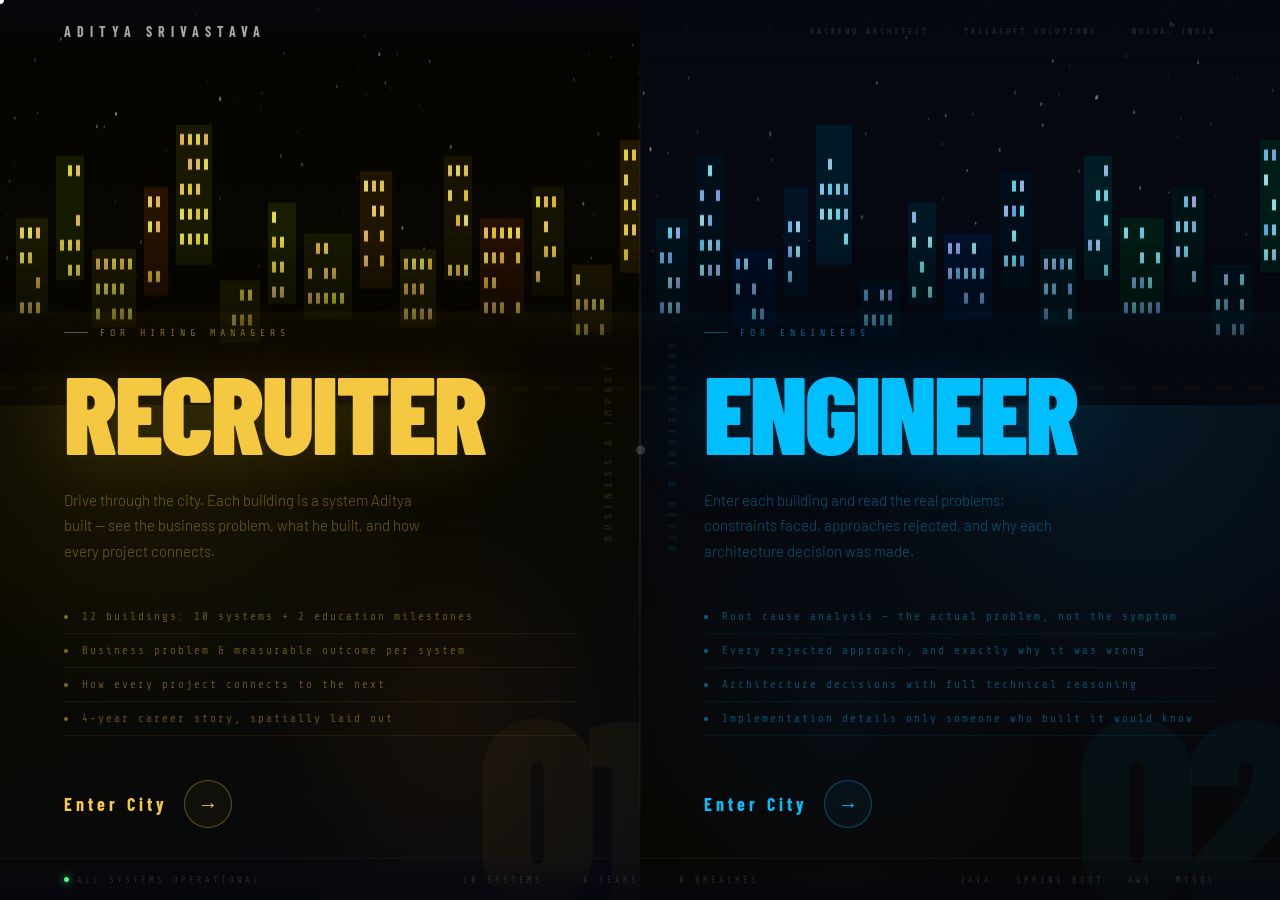
==== commit e6f67b47: "change the visuals" ====
--- a/index.html
+++ b/index.html
@@ -3,7 +3,18 @@
   <head>
     <meta charset="UTF-8" />
     <meta name="viewport" content="width=device-width,initial-scale=1.0" />
-    <title>Aditya Srivastava — City Portfolio</title>
+    <meta
+      name="description"
+      content="Aditya Srivastava — Backend Architect Portfolio. Drive through an interactive 3D city to explore 10 systems built over 4 years."
+    />
+    <meta property="og:title" content="Aditya Srivastava — Portfolio City" />
+    <meta
+      property="og:description"
+      content="Drive through a 3D city. Each building is a system I built."
+    />
+    <meta property="og:url" content="https://adityasrivastava-dev.github.io/" />
+    <meta name="theme-color" content="#06080e" />
+    <title>Aditya Srivastava — Portfolio</title>
     <link
       href="https://fonts.googleapis.com/css2?family=Barlow+Condensed:wght@400;600;700;800;900&family=Barlow:wght@300;400;500&family=Share+Tech+Mono&display=swap"
       rel="stylesheet"
